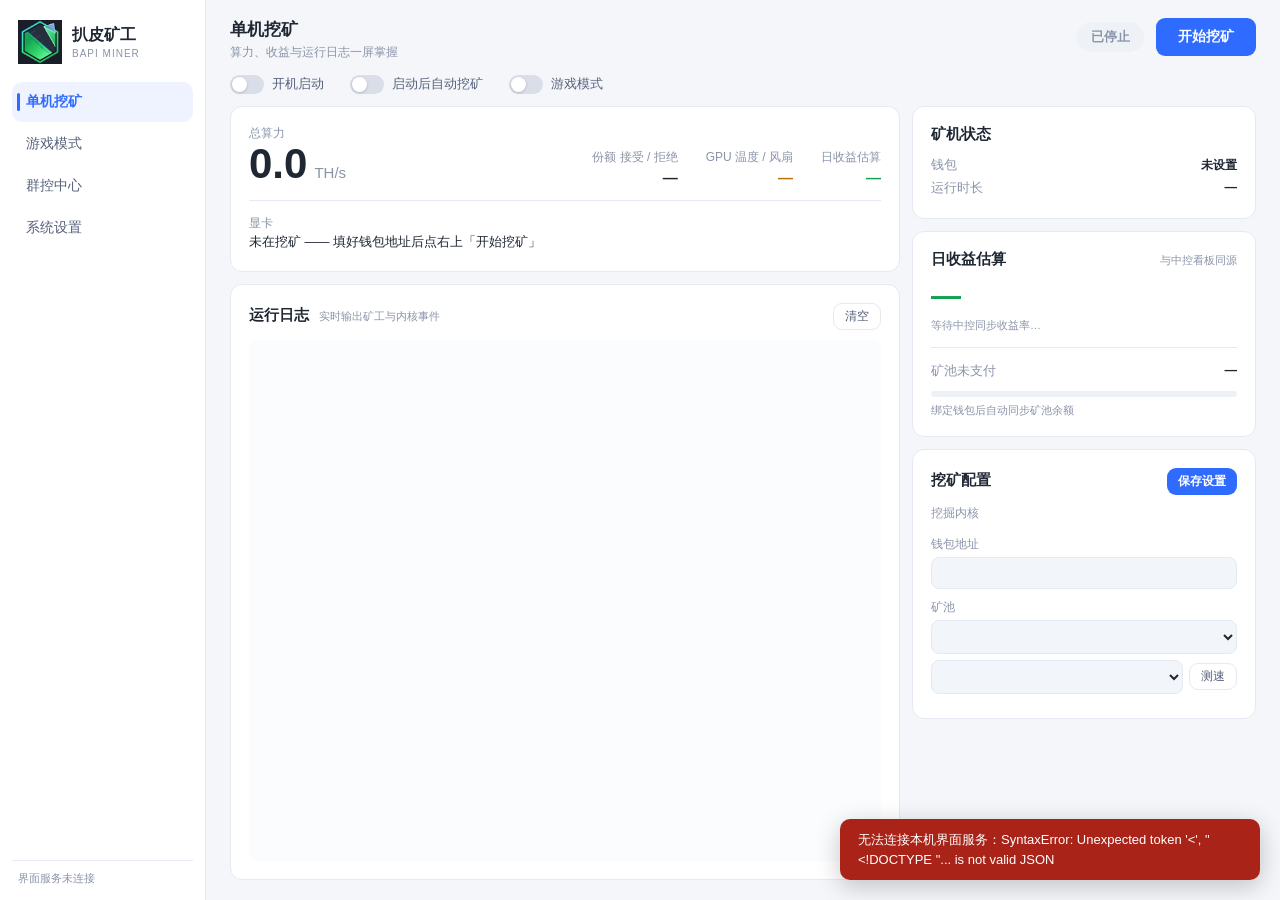
==== client/web/index.html @ ca133557 "BaPiMiner initial release: 中控看板 + Windows 矿机端 + Android 手机端 - server/ 中控单文件服务端：fleet 管理、看板、内核/客户端分发（" ====
<!DOCTYPE html>
<html lang="zh-CN">
<head>
<meta charset="utf-8">
<title>扒皮矿工·矿机端</title>
<link rel="icon" type="image/png" href="bapiminer-64.png">
<link rel="apple-touch-icon" href="bapiminer-64.png">
<link rel="stylesheet" href="style.css">
</head>
<body>
  <aside id="side">
    <div class="brand">
      <img src="bapiminer-64.png" onerror="this.style.visibility='hidden'">
      <div><div class="t1">扒皮矿工</div><div class="t2">BAPI MINER</div></div>
    </div>
    <div id="nav"></div>
    <div class="side-ft" id="verTag"></div>
  </aside>

  <div id="main">
    <div id="hdr">
      <div class="ht"><h1 id="pageTitle"></h1><div class="hs" id="pageSub"></div></div>
      <div class="hr">
        <span class="pill stop" id="pill">已停止</span>
        <button class="btn pri big" id="startBtn">开始挖矿</button>
      </div>
    </div>

    <div id="tools">
      <label class="tg" data-tg="autostart"><span class="sw"></span>开机启动</label>
      <label class="tg" data-tg="autostart_mining"><span class="sw"></span>启动后自动挖矿</label>
      <label class="tg" data-tg="gamemode"><span class="sw"></span>游戏模式</label>
    </div>

    <div id="conflictBar">
      <span class="ex">!</span>
      <div id="conflictTxt"></div>
      <div class="btns">
        <button class="btn pri sm" id="btnKillConflict">关闭这些程序</button>
        <button class="btn ghost sm" id="btnIgnoreConflict">忽略</button>
      </div>
    </div>

    <div id="pages">
      <!-- 单机挖矿 -->
      <div class="page on" id="page-mine">
        <div class="col left">
          <div class="card">
            <div class="hashrow">
              <div>
                <div class="lbl">总算力</div>
                <div class="bignum"><span id="ths">0.0</span><small>TH/s</small></div>
              </div>
              <div class="minis">
                <div><div class="lbl">份额 接受 / 拒绝</div><div class="v" id="mAcc">—</div></div>
                <div><div class="lbl">GPU 温度 / 风扇</div><div class="v amb" id="mGpu">—</div></div>
                <div><div class="lbl">日收益估算</div><div class="v grn" id="mInc">—</div></div>
              </div>
            </div>
            <div class="hrline"></div>
            <div class="lbl" style="font-size:12px;color:var(--mut)">显卡</div>
            <div id="gpuText">未在挖矿 —— 填好钱包地址后点右上「开始挖矿」</div>
          </div>
          <div class="card grow">
            <div class="card-hd">
              <span class="t">运行日志</span><span class="d">实时输出矿工与内核事件</span>
              <span class="sp"></span>
              <button class="btn ghost sm" id="btnClearLog">清空</button>
            </div>
            <div id="logBox"></div>
          </div>
        </div>
        <div class="col right">
          <div class="card">
            <div class="card-hd"><span class="t">矿机状态</span></div>
            <div class="kv"><span class="k">钱包</span><span class="v mono" id="rigWallet">未设置</span></div>
            <div class="kv"><span class="k">运行时长</span><span class="v" id="rigUptime">—</span></div>
          </div>
          <div class="card">
            <div class="card-hd"><span class="t">日收益估算</span><span class="sp"></span>
              <span class="d">与中控看板同源</span></div>
            <div><span id="incomeBig">—</span></div>
            <div id="incomeMeta">等待中控同步收益率…</div>
            <div class="hrline" style="margin:12px 0"></div>
            <div class="kv"><span class="k">矿池未支付</span><span class="v" id="walletDisp">—</span></div>
            <div class="bar"><div id="walletBar"></div></div>
            <div id="walletNote">绑定钱包后自动同步矿池余额</div>
          </div>
          <div class="card">
            <div class="card-hd"><span class="t">挖矿配置</span><span class="sp"></span>
              <button class="btn pri sm" id="btnSave">保存设置</button></div>
            <div class="flabel" style="margin-top:0">挖掘内核</div>
            <div class="chiprow" id="kchips"></div>
            <div class="hint" id="khint"></div>
            <div class="flabel">钱包地址</div>
            <input class="field mono" id="wallet" spellcheck="false">
            <div class="flabel">矿池</div>
            <select class="field" id="brandSel"></select>
            <div class="nrow" style="margin-top:6px" id="nodeRow">
              <select class="field" id="nodeSel"></select>
              <button class="btn ghost sm" id="btnSpeed" style="align-self:center">测速</button>
            </div>
            <input class="field mono" id="customPool" spellcheck="false"
                   style="display:none;margin-top:6px">
            <div class="hint" id="poolHint"></div>
          </div>
        </div>
      </div>

      <!-- 游戏模式 -->
      <div class="page" id="page-game">
        <div class="col" style="flex:1">
          <div class="card">
            <div style="display:flex;align-items:center;gap:12px">
              <label class="tg" data-tg="gamemode"><span class="sw"></span></label>
              <div>
                <div style="font-weight:700;font-size:15px">游戏模式</div>
                <div style="font-size:12px;color:var(--mut);margin-top:2px">
                  检测到游戏进程 → 自动停挖让卡；进程消失 → 自动恢复挖矿</div>
              </div>
            </div>
          </div>
          <div class="card grow">
            <div class="card-hd"><span class="t">已内置游戏名单（自动检测）</span></div>
            <div id="presetGames"></div>
            <div class="hint" style="margin:8px 0 10px">名单内置在程序里，如有遗漏可在下方补充</div>
            <div class="flabel">自定义游戏进程（逗号分隔，如 xxx.exe, yyy.exe）</div>
            <input class="field mono" id="games" spellcheck="false">
          </div>
        </div>
      </div>

      <!-- 群控中心 -->
      <div class="page" id="page-fleet">
        <div class="col" style="flex:1">
          <div class="card">
            <div class="card-hd"><span class="t">中控连接</span>
              <span class="d">地址已内置，一般无需修改</span></div>
            <div class="flabel">中控地址</div>
            <input class="field mono" id="server" spellcheck="false">
            <div class="flabel">接入口令</div>
            <input class="field mono" id="token" type="password" spellcheck="false">
            <div class="flabel">矿机名（看板显示）</div>
            <input class="field" id="rig_name" spellcheck="false">
            <div class="flabel">矿工名（矿池显示）</div>
            <input class="field" id="worker" spellcheck="false">
            <div style="display:flex;align-items:center;gap:14px;margin-top:16px">
              <button class="btn pri" id="btnDash">打开中控看板</button>
              <span class="hint" style="margin:0">
                矿机上线后自动注册到中控，手机 APK 也能看</span>
            </div>
          </div>
        </div>
      </div>

      <!-- 系统设置 -->
      <div class="page" id="page-sys">
        <div class="col" style="flex:1;overflow-y:auto">
          <div class="card">
            <div class="card-hd">
              <div><div class="t">挖矿内核</div>
                <div class="d" style="margin:2px 0 0">自动从中控下载安装，无需手动准备文件</div></div>
              <span class="sp"></span>
              <button class="btn ghost sm" id="btnLatest">检测最新版</button>
            </div>
            <div id="kerRows"></div>
            <div class="flabel" style="margin-top:14px">内核目录</div>
            <div style="display:flex;gap:8px">
              <input class="field mono" id="kernel_dir" spellcheck="false">
              <button class="btn ghost sm" id="btnOpenDir" style="align-self:center">打开目录</button>
            </div>
          </div>
          <div class="card">
            <div class="card-hd"><span class="t">运行选项</span></div>
            <div style="display:flex;flex-direction:column;gap:12px">
              <label class="tg" data-tg="autorestart"><span class="sw"></span>矿工崩溃自动拉起</label>
              <label class="tg" data-tg="check_other_miners">
                <span class="sw"></span>检测本机其他挖矿程序并提示关闭</label>
              <label class="tg" data-tg="auto_update">
                <span class="sw"></span>发现新版本自动升级（重启客户端，中断挖矿约 10 秒）</label>
            </div>
            <button class="btn ghost sm" id="btnKerPage" style="margin-top:16px">查看内核官方页</button>
          </div>
        </div>
      </div>
    </div>
  </div>
  <div id="toast"></div>
  <script src="app.js"></script>
</body>
</html>
---- client/web/style.css ----
/* 扒皮矿工 · 矿机端 Web UI —— Element Plus 浅色体系（与中控看板同源） */
:root {
  --bg: #f4f6fa; --side: #ffffff; --card: #ffffff; --soft: #f2f5f9;
  --line: #e5e9f2; --txt: #1f2733; --sub: #55607a; --mut: #8a94a8;
  --pri: #2f6bff; --pri-d: #1e56e6; --pri-bg: #eef3ff;
  --grn: #12a150; --grn-bg: #e8f8ef;
  --amb: #b9720a; --amb-bg: #fff7e8; --amb-line: #f0d9a8;
  --red: #d92d20; --red-bg: #fdecea;
  --mono: Consolas, "Courier New", monospace;
}
* { margin: 0; padding: 0; box-sizing: border-box; }
html, body { height: 100%; overflow: hidden; }
body {
  font-family: "Microsoft YaHei UI", "Segoe UI", sans-serif;
  font-size: 14px; color: var(--txt); background: var(--bg);
  display: flex; user-select: none;
}

/* ---------------- 侧栏 ---------------- */
#side {
  width: 206px; flex: none; background: var(--side);
  border-right: 1px solid var(--line);
  display: flex; flex-direction: column; padding: 20px 12px 14px;
}
.brand { display: flex; align-items: center; gap: 10px; padding: 0 6px 16px; }
.brand img { width: 44px; height: 44px; }
.brand .t1 { font-size: 16px; font-weight: 700; }
.brand .t2 { font-size: 10px; color: var(--mut); letter-spacing: 1px; margin-top: 2px; }
.nav-item {
  height: 40px; border-radius: 10px; display: flex; align-items: center;
  padding: 0 14px; margin: 2px 0; color: var(--sub); font-size: 13.5px;
  cursor: pointer; position: relative; transition: background .15s;
}
.nav-item:hover { background: #f5f7fb; }
.nav-item.on { background: var(--pri-bg); color: var(--pri); font-weight: 700; }
.nav-item.on::before {
  content: ""; position: absolute; left: 5px; top: 11px; width: 3px;
  height: 18px; border-radius: 2px; background: var(--pri);
}
.side-ft { margin-top: auto; padding: 10px 6px 0; border-top: 1px solid var(--line);
  font-size: 11px; color: var(--mut); }

/* ---------------- 主区 ---------------- */
#main { flex: 1; display: flex; flex-direction: column; min-width: 0; }
#hdr { display: flex; align-items: flex-start; padding: 18px 24px 0; gap: 12px; }
#hdr .ht { flex: 1; min-width: 0; }
#hdr h1 { font-size: 17px; font-weight: 700; }
#hdr .hs { font-size: 12px; color: var(--mut); margin-top: 3px; }
#hdr .hr { display: flex; align-items: center; gap: 12px; }

/* 状态胶囊 */
.pill { height: 30px; padding: 0 14px; border-radius: 15px; display: inline-flex;
  align-items: center; font-size: 12.5px; font-weight: 700; }
.pill.run { background: var(--grn-bg); color: var(--grn); }
.pill.stop { background: #eef1f6; color: var(--mut); }
.pill.err { background: var(--red-bg); color: var(--red); }
.pill.warn { background: var(--amb-bg); color: var(--amb); }

/* 主按钮 */
.btn { border: none; border-radius: 9px; cursor: pointer; font-family: inherit;
  font-size: 13px; height: 34px; padding: 0 16px; transition: filter .15s; }
.btn:hover { filter: brightness(.96); }
.btn:disabled { opacity: .55; cursor: not-allowed; }
.btn.pri { background: var(--pri); color: #fff; font-weight: 700; }
.btn.ghost { background: #fff; color: var(--sub); border: 1px solid var(--line); }
.btn.soft { background: var(--pri-bg); color: var(--pri); }
.btn.danger { background: var(--red-bg); color: var(--red); }
.btn.solid-danger { background: var(--red); color: #fff; font-weight: 700; }
.btn.big { height: 38px; font-size: 14px; padding: 0 22px; }
.btn.sm { height: 27px; font-size: 12px; padding: 0 11px; }

/* 全局开关条 */
#tools { display: flex; gap: 26px; padding: 14px 24px 0; }
.tg { display: flex; align-items: center; gap: 8px; cursor: pointer;
  font-size: 12.5px; color: var(--sub); }
.sw { width: 34px; height: 19px; border-radius: 10px; background: #d9dee8;
  position: relative; transition: background .18s; flex: none; }
.sw::after { content: ""; position: absolute; width: 15px; height: 15px;
  border-radius: 50%; background: #fff; top: 2px; left: 2px;
  transition: left .18s; box-shadow: 0 1px 3px rgba(0,0,0,.18); }
.tg.on .sw { background: var(--pri); }
.tg.on .sw::after { left: 17px; }

/* 页面容器 */
#pages { flex: 1; min-height: 0; position: relative; padding: 12px 24px 20px; }
.page { position: absolute; inset: 12px 24px 20px; display: none; }
.page.on { display: flex; gap: 12px; }
.col { display: flex; flex-direction: column; gap: 12px; min-width: 0; }
.col.left { flex: 1; }
.col.right { width: 344px; flex: none; }

/* 卡片 */
.card { background: var(--card); border: 1px solid var(--line);
  border-radius: 12px; padding: 18px; }
.card.grow { flex: 1; min-height: 0; display: flex; flex-direction: column; }
.card-hd { display: flex; align-items: baseline; margin-bottom: 10px; }
.card-hd .t { font-size: 14.5px; font-weight: 700; }
.card-hd .d { font-size: 11px; color: var(--mut); margin-left: 10px; }
.card-hd .sp { flex: 1; }

/* 算力卡 */
.hashrow { display: flex; justify-content: space-between; align-items: flex-end; }
.hashrow .lbl { font-size: 12px; color: var(--mut); }
.bignum { font-size: 42px; font-weight: 800; line-height: 1.05; }
.bignum small { font-size: 15px; font-weight: 400; color: var(--mut); margin-left: 7px; }
.minis { display: flex; gap: 28px; text-align: right; }
.minis .lbl { font-size: 12px; color: var(--mut); }
.minis .v { font-size: 15px; font-weight: 700; margin-top: 3px; }
.minis .v.amb { color: var(--amb); } .minis .v.grn { color: var(--grn); }
.hrline { border-top: 1px solid var(--line); margin: 14px 0; }
#gpuText { font-size: 12.5px; color: var(--txt); line-height: 1.7; word-break: break-all; }

/* 日志 */
#logBox { flex: 1; min-height: 0; overflow-y: auto; background: #fbfcfe;
  border-radius: 8px; padding: 8px 14px; font-family: var(--mono);
  font-size: 11.5px; line-height: 1.75; white-space: pre-wrap; word-break: break-all; }
#logBox .ts { color: #9aa4b8; }
#logBox .ok { color: var(--grn); } #logBox .err { color: var(--red); }
#logBox .warn { color: var(--amb); } #logBox .gm { color: var(--pri); }
#logBox .dim { color: #4a5568; }

/* 键值行 */
.kv { display: flex; justify-content: space-between; padding: 3px 0; font-size: 12.5px; }
.kv .k { color: var(--mut); } .kv .v { font-weight: 600; }
.kv .v.mono { font-family: var(--mono); font-size: 12px; }

/* 收益卡 */
#incomeBig { font-size: 30px; font-weight: 800; color: var(--grn); }
#incomeBig small { font-size: 12px; font-weight: 400; color: var(--mut); margin-left: 6px; }
#incomeMeta { font-size: 11px; color: var(--mut); line-height: 1.6; margin-top: 4px; }
.bar { height: 6px; border-radius: 3px; background: #edf0f6; overflow: hidden; margin-top: 8px; }
.bar > div { height: 100%; border-radius: 3px; background: var(--grn); width: 0;
  transition: width .4s; }
#walletNote { font-size: 11px; color: var(--mut); margin-top: 6px; }

/* 表单 */
.field { width: 100%; border: 1px solid var(--line); background: var(--soft);
  border-radius: 8px; padding: 8px 11px; font-family: inherit; font-size: 12.5px;
  color: var(--txt); outline: none; }
.field:focus { border-color: var(--pri); background: #fff; }
.field.mono { font-family: var(--mono); font-size: 12px; }
select.field { cursor: pointer; }
.flabel { font-size: 12px; color: var(--mut); margin: 10px 0 4px; }

/* 内核 chips */
.chiprow { display: flex; flex-wrap: wrap; gap: 6px; }
.chip { height: 30px; padding: 0 13px; border-radius: 8px; font-size: 12.5px;
  border: 1px solid var(--line); background: #fff; color: var(--sub);
  cursor: pointer; font-family: inherit; transition: all .15s; }
.chip:hover { background: var(--soft); }
.chip.on { background: var(--pri); border-color: var(--pri); color: #fff; font-weight: 700; }
.hint { font-size: 11px; color: var(--mut); line-height: 1.6; margin-top: 6px; }
.hint.amb { color: var(--amb); } .hint.grn { color: var(--grn); }
.nrow { display: flex; gap: 6px; }
.nrow select { flex: 1; min-width: 0; }

/* 冲突条 */
#conflictBar { display: none; background: var(--amb-bg); border: 1px solid var(--amb-line);
  border-radius: 10px; padding: 10px 14px; margin: 12px 24px 0;
  align-items: flex-start; gap: 10px; }
#conflictBar.on { display: flex; }
#conflictBar .ex { color: var(--amb); font-weight: 800; font-size: 15px; }
#conflictTxt { flex: 1; font-size: 12px; color: #7a4c05; line-height: 1.6; }
#conflictBar .btns { display: flex; gap: 8px; flex: none; }

/* 内核管理行（系统设置） */
.ker { border: 1px solid var(--line); background: var(--soft); border-radius: 10px;
  display: flex; margin-top: 8px; overflow: hidden; cursor: pointer; }
.ker.sel { border-color: var(--pri); }
.ker .ind { width: 3px; background: var(--line); flex: none; }
.ker.sel .ind { background: var(--pri); }
.ker .inner { padding: 10px 14px; flex: 1; min-width: 0; }
.ker .r1 { display: flex; align-items: center; gap: 8px; }
.ker .dot { color: #cfd8e6; font-size: 13px; }
.ker.ok .dot { color: var(--grn); }
.ker .nm { font-weight: 700; font-size: 13.5px; }
.ker .st { font-size: 12px; font-weight: 700; color: var(--mut); }
.ker.ok .st { color: var(--grn); }
.ker .note { font-size: 11px; color: var(--mut); margin-top: 3px; }
.ker .info { font-size: 11px; color: var(--mut); margin-top: 2px; }

/* 预设游戏 chips */
.pchip { display: inline-block; background: var(--soft); color: var(--sub);
  font-family: var(--mono); font-size: 11px; padding: 4px 9px; border-radius: 6px;
  margin: 0 6px 6px 0; }

/* 提示气泡 */
#toast { position: fixed; right: 20px; bottom: 20px; background: #333c4d;
  color: #fff; padding: 11px 18px; border-radius: 10px; font-size: 13px;
  display: none; max-width: 420px; line-height: 1.5; z-index: 99;
  box-shadow: 0 6px 24px rgba(0,0,0,.22); }
#toast.warn { background: #8a5a08; } #toast.err { background: #a92318; }

/* 滚动条 */
::-webkit-scrollbar { width: 8px; height: 8px; }
::-webkit-scrollbar-thumb { background: #d4dae5; border-radius: 4px; }
::-webkit-scrollbar-track { background: transparent; }
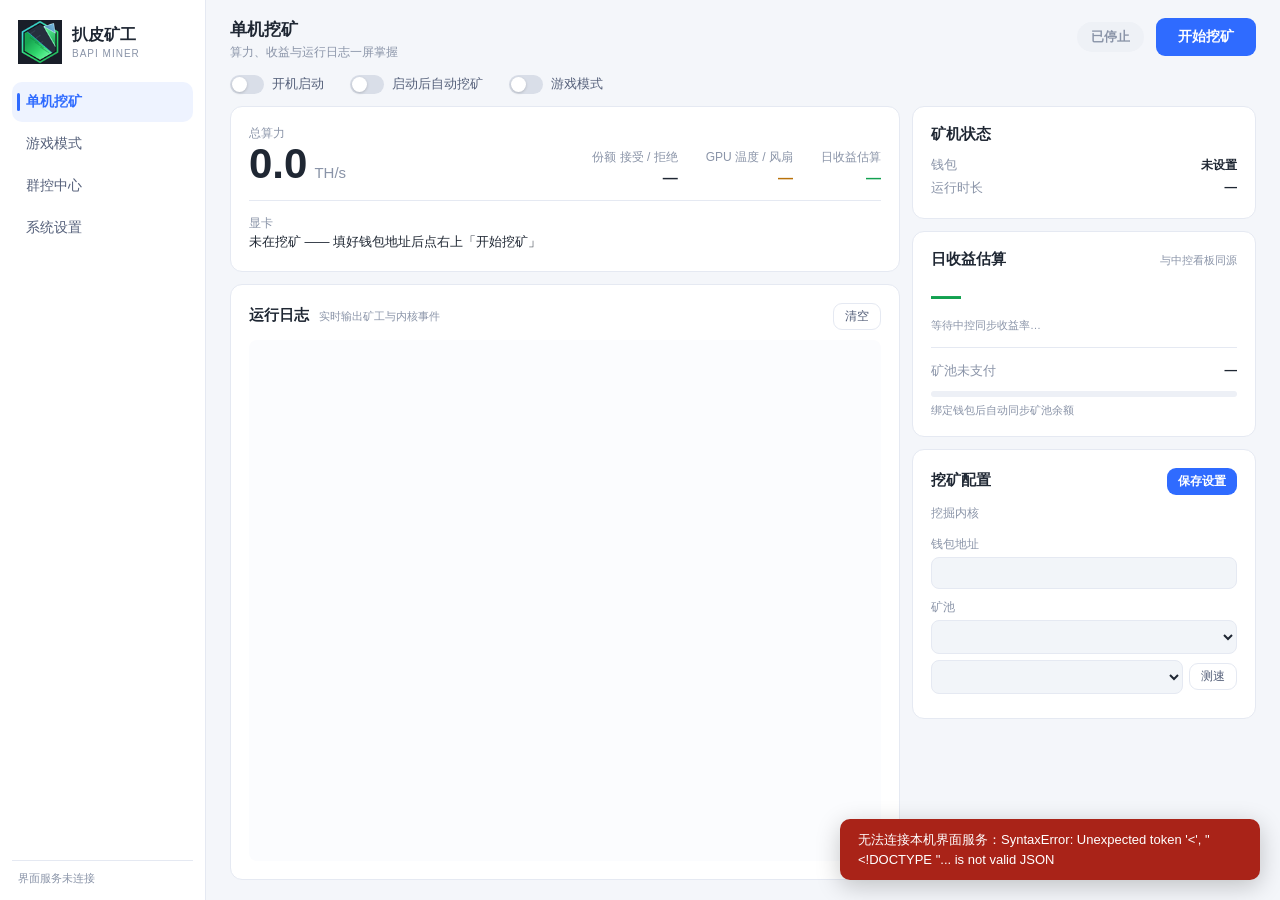
==== commit 0a6fb224: "首页菜单加「GitHub 开源」入口，并公开 0 抽水 - 顶栏 nav 新增「GitHub 开源」→ https://github.com/dutyangSinye/bapiminer   （tar" ====
--- a/client/web/index.html
+++ b/client/web/index.html
@@ -134,14 +134,22 @@
       <div class="page" id="page-fleet">
         <div class="col" style="flex:1">
           <div class="card">
+            <div class="card-hd"><span class="t">中控账号</span>
+              <span class="d" id="acctState">未登录</span></div>
+            <div id="acctBox"></div>
+          </div>
+          <div class="card">
             <div class="card-hd"><span class="t">中控连接</span>
-              <span class="d">地址已内置，一般无需修改</span></div>
+              <span class="d">地址与接入码由中控统一下发，不可修改</span></div>
             <div class="flabel">中控地址</div>
-            <input class="field mono" id="server" spellcheck="false">
+            <input class="field mono" id="server" spellcheck="false" readonly>
             <div class="flabel">接入口令</div>
-            <input class="field mono" id="token" type="password" spellcheck="false">
-            <div class="flabel">矿机名（看板显示）</div>
-            <input class="field" id="rig_name" spellcheck="false">
+            <input class="field mono" id="token" type="password" spellcheck="false" readonly>
+            <div class="flabel">机器标识（勿改）</div>
+            <input class="field" id="rig_name" spellcheck="false" readonly>
+            <div class="flabel">中控显示名称</div>
+            <input class="field" id="display_name" spellcheck="false"
+                   placeholder="中控看板里显示的名字">
             <div class="flabel">矿工名（矿池显示）</div>
             <input class="field" id="worker" spellcheck="false">
             <div style="display:flex;align-items:center;gap:14px;margin-top:16px">
